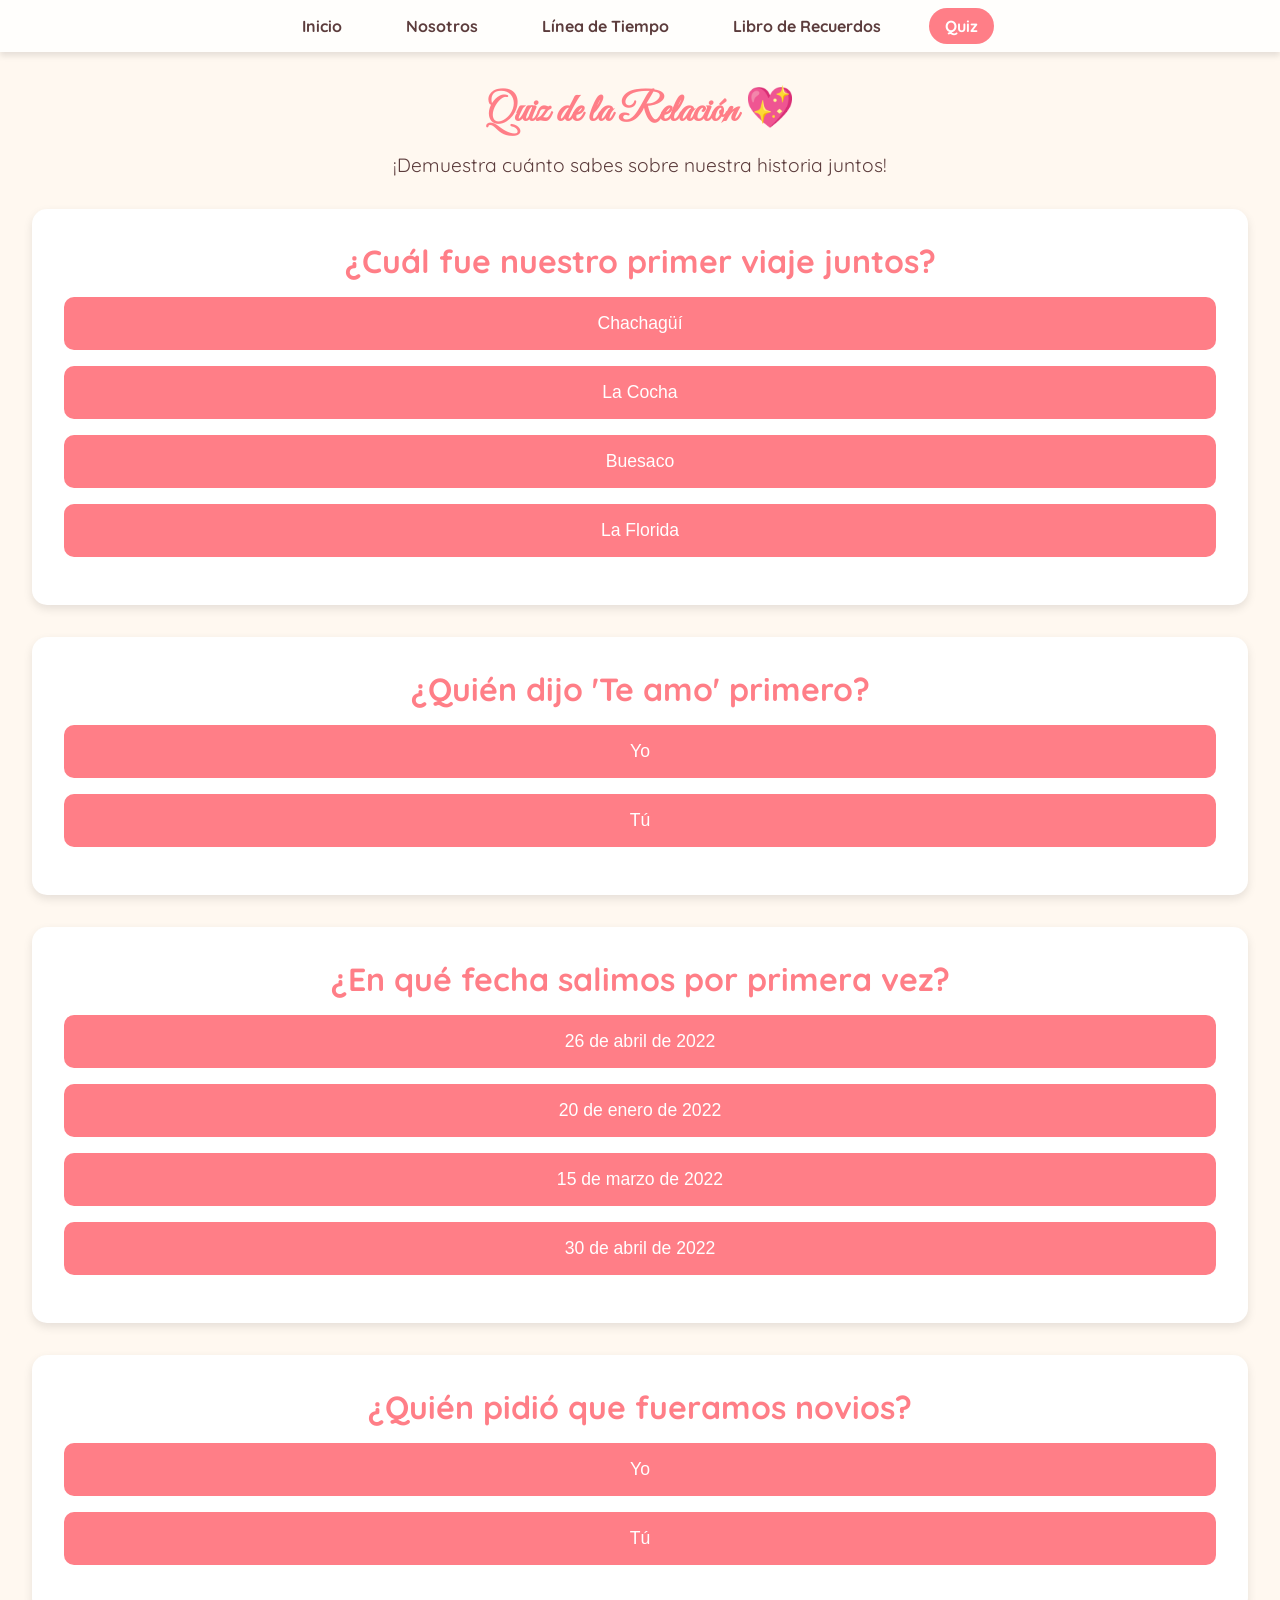
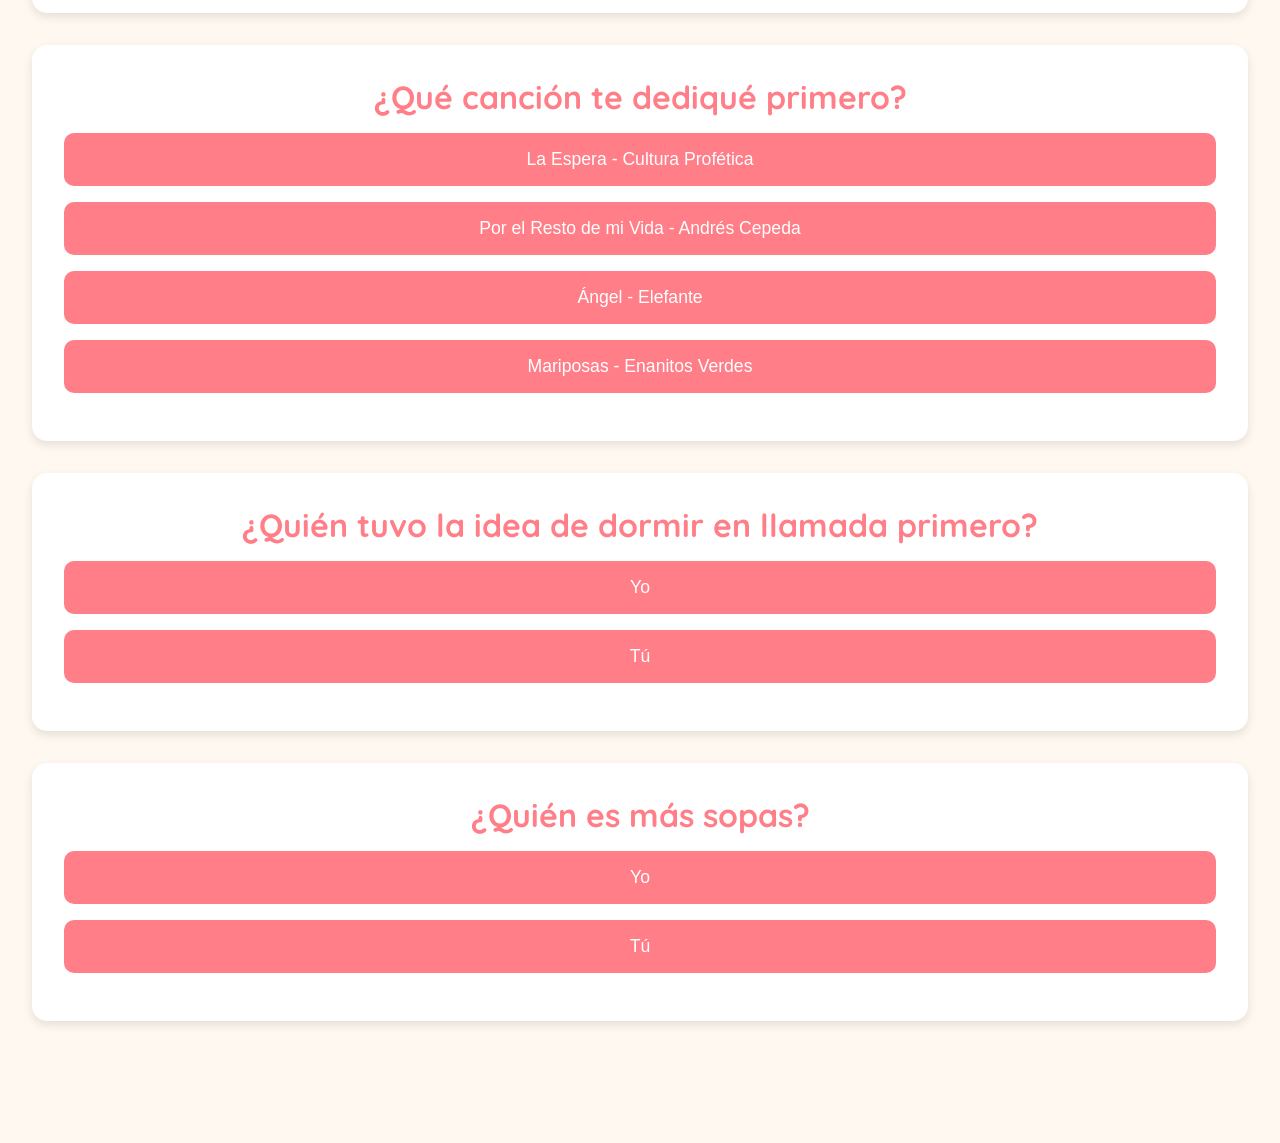
==== quiz.html @ 522eb98a "Almost done" ====
<!DOCTYPE html>
<html lang="es">
  <head>
    <meta charset="UTF-8" />
    <meta name="viewport" content="width=device-width, initial-scale=1.0" />
    <title>Quiz de la Relación - Nuestro Aniversario</title>
    <link rel="icon" type="image/x-icon" href="/img/favicon.ico">
    <link rel="stylesheet" href="style.css" />
    <script src="script.js" defer></script>
  </head>
  <body>
    <div class="particles"></div>
    <header>
      <nav>
        <ul class="navbar">
          <li><a href="index.html">Inicio</a></li>
          <li><a href="about.html">Nosotros</a></li>
          <li><a href="timeline.html">Línea de Tiempo</a></li>
          <li><a href="recuerdos.html">Libro de Recuerdos</a></li>
          <li><a href="quiz.html" class="active">Quiz</a></li>
        </ul>
      </nav>
    </header>

    <main class="trivia fade-in">
      <h1>Quiz de la Relación 💖</h1>
      <p>¡Demuestra cuánto sabes sobre nuestra historia juntos!</p>

      <div class="question">
        <h2>¿Cuál fue nuestro primer viaje juntos?</h2>
        <div class="answers">
          <button class="answer-btn" data-correct="false">Chachagüí</button>
          <button class="answer-btn" data-correct="true">La Cocha</button>
          <button class="answer-btn" data-correct="false">Buesaco</button>
          <button class="answer-btn" data-correct="false">La Florida</button>
        </div>
        <div class="feedback"></div>
      </div>

      <div class="question">
        <h2>¿Quién dijo 'Te amo' primero?</h2>
        <div class="answers">
          <button class="answer-btn" data-correct="true">Yo</button>
          <button class="answer-btn" data-correct="false">Tú</button>
        </div>
        <div class="feedback"></div>
      </div>

      <div class="question">
        <h2>¿En qué fecha salimos por primera vez?</h2>
        <div class="answers">
          <button class="answer-btn" data-correct="true">26 de abril de 2022</button>
          <button class="answer-btn" data-correct="false">20 de enero de 2022</button>
          <button class="answer-btn" data-correct="false">15 de marzo de 2022</button>
          <button class="answer-btn" data-correct="false">30 de abril de 2022</button>
        </div>
        <div class="feedback"></div>
      </div>

      <div class="question">
        <h2>¿Quién pidió que fueramos novios?</h2>
        <div class="answers">
          <button class="answer-btn" data-correct="true">Yo</button>
          <button class="answer-btn" data-correct="false">Tú</button>
        </div>
        <div class="feedback"></div>
      </div>

      <div class="question">
        <h2>¿Qué canción te dediqué primero?</h2>
        <div class="answers">
          <button class="answer-btn" data-correct="false">
            La Espera - Cultura Profética
          </button>
          <button class="answer-btn" data-correct="true">
            Por el Resto de mi Vida - Andrés Cepeda
          </button>
          <button class="answer-btn" data-correct="false">
            Ángel - Elefante
          </button>
          <button class="answer-btn" data-correct="false">
            Mariposas - Enanitos Verdes
          </button>
        </div>
        <div class="feedback"></div>
      </div>

      <div class="question">
        <h2>¿Quién tuvo la idea de dormir en llamada primero?</h2>
        <div class="answers">
          <button class="answer-btn" data-correct="true">Yo</button>
          <button class="answer-btn" data-correct="false">Tú</button>
        </div>
        <div class="feedback"></div>
      </div>

      <div class="question">
        <h2>¿Quién es más sopas?</h2>
        <div class="answers">
          <button class="answer-btn" data-correct="false">Yo</button>
          <button class="answer-btn" data-correct="true">Tú</button>
        </div>
        <div class="feedback"></div>
      </div>

      <div class="result">
        <h3>¡Gracias por jugar! ¿Cuántas respuestas acertaste?</h3>
        <p id="score">0</p>
        <button id="retry-btn">Volver a jugar</button>
      </div>
      <audio
        id="audio-player-index"
        controls
        autoplay
        loop
        style="visibility: hidden"
      >
        <source src="audio/Lobo Domesticado.mp3" type="audio/mp3" />
        Tu navegador no soporta la etiqueta de audio.
      </audio>
      <script>
        // Obtener el reproductor de audio
        const audioPlayer = document.getElementById("audio-player-index");

        // Establecer el volumen al 50% (0.5)
        audioPlayer.volume = 0.25;
      </script>
    </main>
  </body>
</html>
---- style.css ----
@import url("https://fonts.googleapis.com/css2?family=Quicksand:wght@400;600&family=Great+Vibes&display=swap");

:root {
  --main-bg: #fff8f0;
  --accent-color: #ff7e87;
  --secondary-color: #fbd1b7;
  --text-color: #5c3c3c;
  --heading-font: "Great Vibes", cursive;
  --body-font: "Quicksand", sans-serif;
}

* {
  margin: 0;
  padding: 0;
  box-sizing: border-box;
}

html, body {
  height: 100%;
}

body {
  font-family: var(--body-font);
  background-color: var(--main-bg);
  color: var(--text-color);
  transition: background-color 0.3s ease, color 0.3s ease;
  cursor: url("img/cat-cursor.png") 16 16, pointer;
  position: relative;
}

header {
  background-color: #ffffffcc;
  backdrop-filter: blur(8px);
  box-shadow: 0 4px 6px rgba(0, 0, 0, 0.1);
  position: sticky;
  top: 0;
  z-index: 999;
}

h1 {
  font-family: var(--heading-font);
  color: var(--accent-color);
}

/* Day/Night mode styles */
[data-theme="night"] {
  --main-bg: #4b2a67;
  --accent-color: #f1c3f2;
  --secondary-color: #2a1b4d;
  --text-color: #fff;
}

/* Cursor styles */
/* Smooth transitions between pages */
html {
  scroll-behavior: smooth;
}

/* Particles styles - for hearts floating */
.particles {
  position: fixed; /* Asegura que esté fijo en la pantalla */
  top: 0;
  left: 0;
  width: 100vw; /* Asegura que cubra toda la pantalla */
  height: 100vh; /* Asegura que cubra toda la pantalla */
  pointer-events: none; /* Las partículas no deben bloquear el clic en otros elementos */
  z-index: 9998; /* Asegura que las partículas estén encima de otros elementos */
}

/* Estilo para las partículas (corazones) */
.heart {
  position: absolute;
  width: 20px;
  height: 20px;
  background-image: url("img/heart-icon.png"); /* O cualquier otra imagen */
  background-size: cover;
  background-repeat: no-repeat;
  border-radius: 50%;
  opacity: 0.8;
  pointer-events: none;
  animation: floatHeart 5s ease-in-out forwards;
}

/* Animación para que las partículas floten hacia arriba */
@keyframes floatHeart {
  0% {
    transform: translateY(0) scale(0.5);
    opacity: 1;
  }
  50% {
    transform: translateY(-200px) scale(1);
    opacity: 0.5;
  }
  100% {
    transform: translateY(-400px) scale(0.5);
    opacity: 0;
  }
}

.navbar {
  display: flex;
  justify-content: center;
  list-style: none;
  padding: 1rem;
  gap: 2rem;
  font-weight: bold;
}

.navbar a {
  text-decoration: none;
  color: var(--text-color);
  padding: 0.5rem 1rem;
  border-radius: 20px;
  transition: all 0.3s ease;
}

.navbar a:hover,
.navbar .active {
  background-color: var(--accent-color);
  color: white;
}

main.home {
  text-align: center;
  padding: 4rem 2rem;
}

.home-photo {
  max-width: 280px;
  border-radius: 30px;
  box-shadow: 0 0 20px rgba(255, 126, 135, 0.3);
  margin-bottom: 2rem;
  border: 5px solid #fff;
}

main.home h1 {
  font-family: var(--heading-font);
  font-size: 3rem;
  color: var(--accent-color);
  margin-bottom: 1rem;
}

main.home p {
  font-size: 1.2rem;
  max-width: 600px;
  margin: 0 auto;
}

main.gallery,
main.about {
  padding: 3rem 2rem;
}

main h2 {
  font-size: 2rem;
  color: var(--accent-color);
  text-align: center;
  margin-bottom: 1rem;
}

.media-grid {
  display: flex;
  flex-wrap: wrap;
  gap: 1.5rem;
  justify-content: center;
  margin-bottom: 2rem;
}

.media-grid img,
.media-grid video {
  max-width: 300px;
  border-radius: 20px;
  border: 4px solid #fff;
  box-shadow: 0 5px 15px rgba(0, 0, 0, 0.1);
  transition: transform 0.3s ease;
}

.media-grid img:hover,
.media-grid video:hover {
  transform: scale(1.05);
}

.about section {
  margin-bottom: 3rem;
  text-align: center;
  background-color: #fffdfb;
  border-radius: 20px;
  padding: 2rem;
  box-shadow: 0 0 10px rgba(255, 126, 135, 0.1);
}

.about p {
  max-width: 700px;
  margin: 0 auto;
  font-size: 1.1rem;
}

.fade-in {
  opacity: 0;
  transform: translateY(30px);
  animation: fadeIn 1.2s ease-out forwards;
}

@keyframes fadeIn {
  to {
    opacity: 1;
    transform: translateY(0);
  }
}

#welcome-screen {
  position: fixed;
  inset: 0;
  background: linear-gradient(to bottom right, #ffe0d2, #ffb3b3);
  display: flex;
  align-items: center;
  justify-content: center;
  z-index: 1999;
  flex-direction: column;
  animation: fadeOut 2s ease 4s forwards;
}

#welcome-screen h1 {
  font-family: var(--heading-font);
  font-size: 3rem;
  color: white;
  margin-bottom: 1rem;
}

#welcome-screen p {
  font-size: 1.2rem;
  color: #fff;
}

@keyframes fadeOut {
  to {
    opacity: 0;
    visibility: hidden;
  }
}

.slider {
  position: relative;
  max-width: 320px;
  margin: auto;
  overflow: hidden;
  border-radius: 20px;
}

.slider img {
  width: 100%;
  display: none;
  border-radius: 20px;
}

.slider img.active {
  display: block;
  animation: fadeIn 1s ease-in-out;
}

.timeline {
  display: flex;
  flex-direction: column;
  gap: 2rem;
  margin-top: 2rem;
  position: relative;
  padding-left: 20px;
}

.timeline::before {
  content: "";
  position: absolute;
  left: 10px;
  top: 0;
  bottom: 0;
  width: 4px;
  background-color: var(--accent-color);
}

.timeline-entry {
  background: #fff;
  padding: 1rem;
  border-radius: 10px;
  box-shadow: 0 3px 10px rgba(0, 0, 0, 0.1);
  position: relative;
}

.timeline-entry::before {
  content: "";
  position: absolute;
  left: -14px;
  top: 15px;
  width: 12px;
  height: 12px;
  background-color: var(--accent-color);
  border-radius: 50%;
}

/* Timeline */
.timeline {
  display: flex;
  flex-direction: column;
  gap: 2rem;
  margin-top: 2rem;
  position: relative;
  padding-left: 20px;
}

.timeline::before {
  content: "";
  position: absolute;
  left: 10px;
  top: 0;
  bottom: 0;
  width: 4px;
  background-color: var(--accent-color);
}

.timeline-entry {
  background: #fff;
  padding: 1rem;
  border-radius: 10px;
  box-shadow: 0 3px 10px rgba(0, 0, 0, 0.1);
  position: relative;
}

.timeline-entry::before {
  content: "";
  position: absolute;
  left: -14px;
  top: 15px;
  width: 12px;
  height: 12px;
  background-color: var(--accent-color);
  border-radius: 50%;
}

.timeline-entry h2 {
  font-family: var(--heading-font);
  font-size: 1.8rem;
  color: var(--accent-color);
  margin-bottom: 0.5rem;
}

.timeline-entry p {
  font-size: 1.1rem;
  color: var(--text-color);
}

.timeline-photo {
  display: block;
  margin: 0 auto;
  max-width: 35%;
  border-radius: 15px;
  box-shadow: 0 5px 15px rgba(0, 0, 0, 0.1);
  margin-top: 1rem;
  margin-bottom: 1rem;
}

/* Animación de Fade-in */
@keyframes fadeIn {
  to {
    opacity: 1;
    transform: translateY(0);
  }
}

.timeline-entry {
  opacity: 0;
  transform: translateY(30px);
  animation: fadeIn 1.2s ease-out forwards;
}

/* Libro de Recuerdos */
.recuerdos {
  padding: 2rem;
  text-align: center;
}

h1 {
  font-family: var(--heading-font);
  font-size: 2.5rem;
  color: var(--accent-color);
  margin-bottom: 2rem;
}

.album {
  display: grid;
  grid-template-columns: repeat(auto-fill, minmax(300px, 1fr));
  gap: 1.5rem;
  justify-items: center;
}

.album-entry {
  position: relative;
  background-color: white;
  border-radius: 20px;
  box-shadow: 0 4px 12px rgba(0, 0, 0, 0.1);
  overflow: hidden;
  padding: 1rem;
  transition: transform 0.3s ease;
  opacity: 0;
  transform: translateY(30px);
  animation: fadeIn 1.2s ease-out forwards;
}

.album-entry:hover {
  transform: scale(1.05);
}

.album-photo {
  width: 100%;
  border-radius: 15px;
  box-shadow: 0 5px 15px rgba(0, 0, 0, 0.1);
}

.post-it {
  position: absolute;
  top: 50%;
  left: 10%;
  transform: translateY(-50%);
  background-color: #fbd1b7;
  padding: 1rem;
  border-radius: 10px;
  box-shadow: 0 0 10px rgba(0, 0, 0, 0.1);
  width: 80%;
  font-size: 1.1rem;
  color: var(--text-color);
  font-weight: bold;
  z-index: 1;
  transition: transform 0.3s ease;
}

.album-entry:hover .post-it {
  transform: translateY(-50%) scale(1.1);
}

/* Efectos de transición de imagen */
.album-entry img {
  transition: transform 0.3s ease;
}

.album-entry:hover img {
  transform: scale(1.1);
}

/* Animación de fade-in */
@keyframes fadeIn {
  to {
    opacity: 1;
    transform: translateY(0);
  }
}

/* Trivia */
.trivia {
  padding: 2rem;
  text-align: center;
}

h1 {
  font-family: var(--heading-font);
  font-size: 2.5rem;
  color: var(--accent-color);
  margin-bottom: 1rem;
}

p {
  font-size: 1.2rem;
  margin-bottom: 2rem;
}

.question {
  background-color: white;
  border-radius: 15px;
  box-shadow: 0 4px 10px rgba(0, 0, 0, 0.1);
  margin-bottom: 2rem;
  padding: 2rem;
  transition: transform 0.3s ease;
}

.question:hover {
  transform: scale(1.05);
}

.answers {
  display: grid;
  grid-template-columns: 1fr;
  gap: 1rem;
}

.answer-btn {
  padding: 1rem;
  font-size: 1.1rem;
  background-color: var(--accent-color);
  color: white;
  border: none;
  border-radius: 10px;
  cursor: pointer;
  transition: background-color 0.3s ease;
}

.answer-btn:hover {
  background-color: #ff5776;
}

.feedback {
  margin-top: 1rem;
  font-size: 1.1rem;
  color: #ff7e87;
  font-weight: bold;
}

.result {
  display: none;
  text-align: center;
}

#score {
  font-size: 2rem;
  font-weight: bold;
  color: var(--accent-color);
}

#retry-btn {
  background-color: var(--accent-color);
  color: white;
  padding: 1rem 2rem;
  border-radius: 10px;
  cursor: pointer;
  transition: background-color 0.3s ease;
  margin-top: 2rem;
}

#retry-btn:hover {
  background-color: #ff5776;
}

/* Popup */
.popup {
  position: fixed;  /* Fija el popup en la ventana */
  top: 50%;          /* Centrado verticalmente */
  left: 50%;         /* Centrado horizontalmente */
  transform: translate(-50%, -50%); /* Ajusta para centrarlo en ambas direcciones */
  background-color: rgba(0, 0, 0, 0.8);  /* Fondo oscuro */
  color: white;      /* Color del texto */
  padding: 2rem;     /* Espaciado dentro del popup */
  border-radius: 10px;  /* Bordes redondeados */
  display: none;     /* Inicialmente oculto */
  z-index: 9999;     /* Asegura que se superponga al contenido */
  max-width: 90%;    /* Evita que el popup sea demasiado ancho */
  max-height: 80%;   /* Limita la altura */
  overflow-y: auto;  /* Habilita el scroll si es necesario */
  text-align: center;  /* Centra el texto */
}

.popup .popup-message {
  font-size: 1.5rem;
  margin-bottom: 1rem;
}

.popup-close {
  padding: 0.5rem 1rem;
  background-color: #ff4757;
  color: white;
  border: none;
  border-radius: 5px;
  cursor: pointer;
  font-size: 1rem;
}

.popup-close:hover {
  background-color: #e84118;
}

@keyframes fadeIn {
  to {
    opacity: 1;
    transform: translateY(0);
  }
}

@keyframes fadeInPopup {
  from {
    opacity: 0;
    transform: translate(-50%, -50%) scale(0.8);
  }
  to {
    opacity: 1;
    transform: translate(-50%, -50%) scale(1);
  }
}
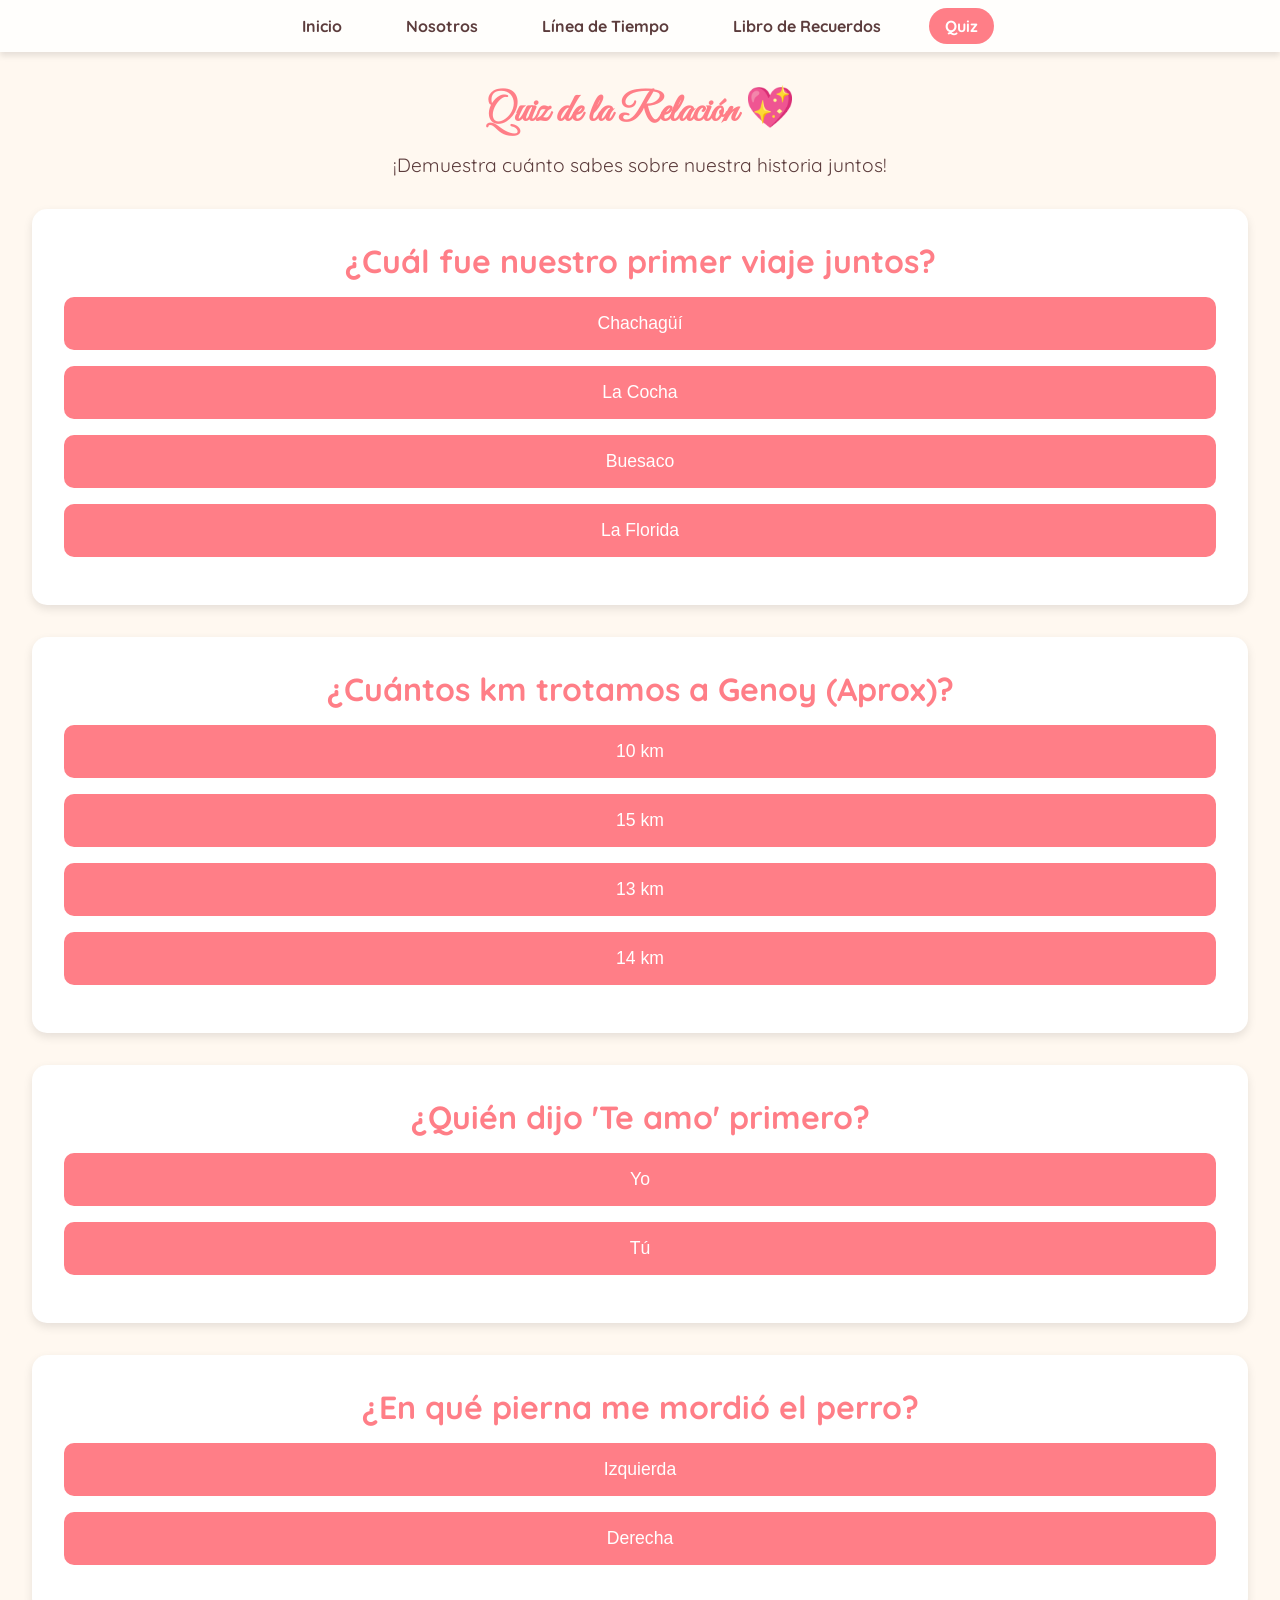
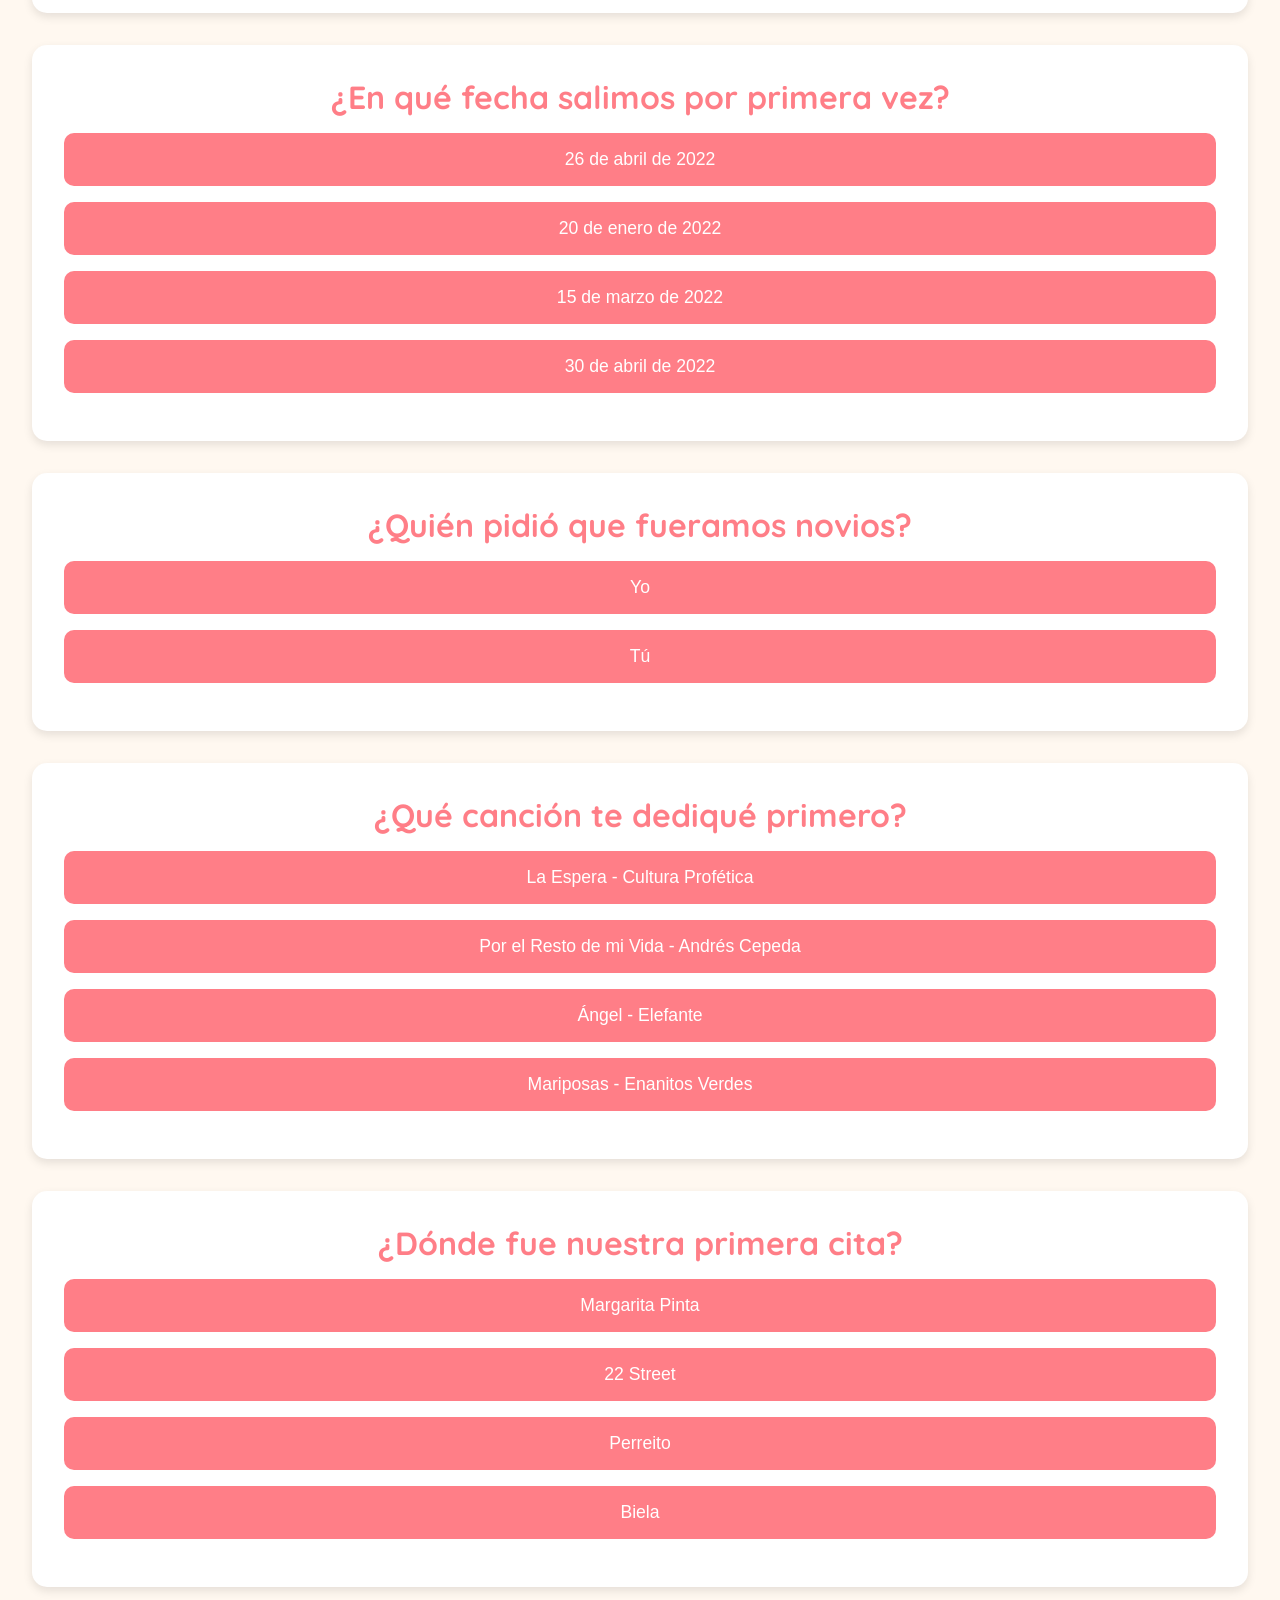
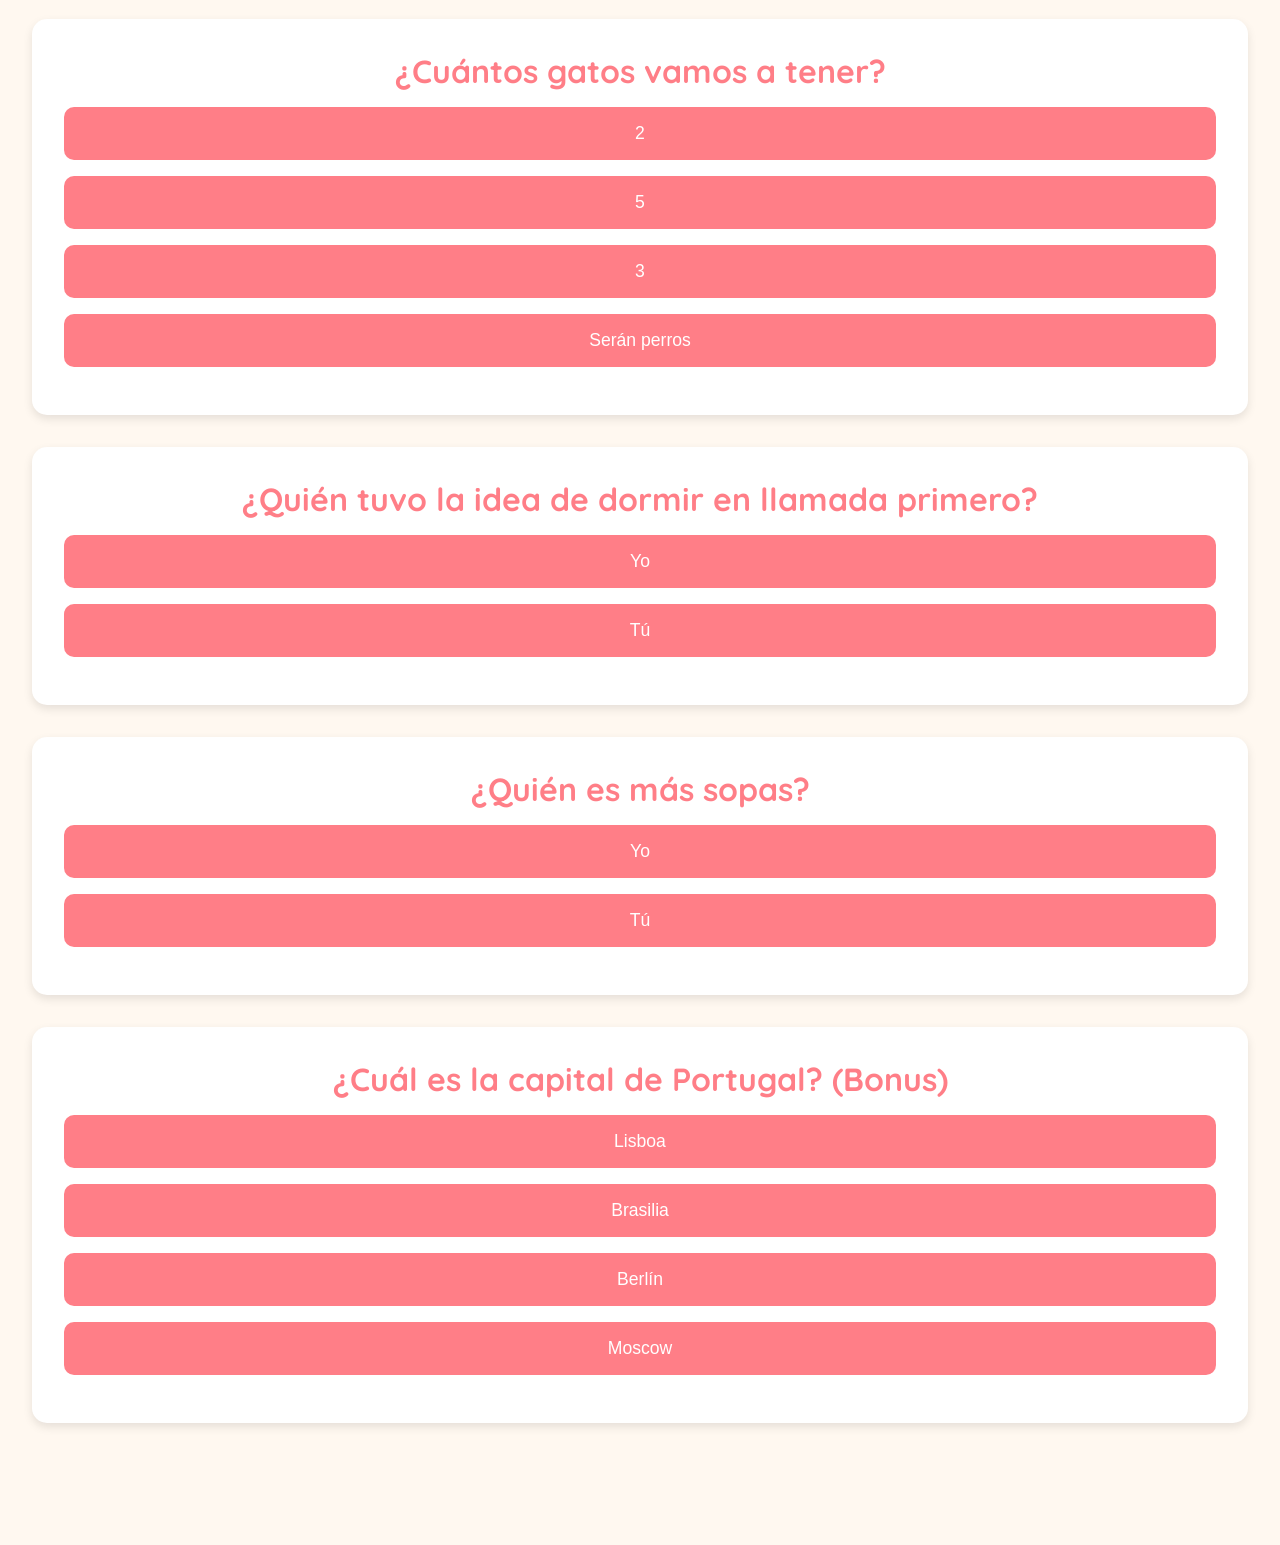
==== commit c435dbdb: "Finished" ====
--- a/quiz.html
+++ b/quiz.html
@@ -38,10 +38,30 @@
       </div>
 
       <div class="question">
+        <h2>¿Cuántos km trotamos a Genoy (Aprox)?</h2>
+        <div class="answers">
+          <button class="answer-btn" data-correct="false">10 km</button>
+          <button class="answer-btn" data-correct="false">15 km</button>
+          <button class="answer-btn" data-correct="false">13 km</button>
+          <button class="answer-btn" data-correct="true">14 km</button>
+        </div>
+        <div class="feedback"></div>
+      </div>
+
+      <div class="question">
         <h2>¿Quién dijo 'Te amo' primero?</h2>
         <div class="answers">
           <button class="answer-btn" data-correct="true">Yo</button>
           <button class="answer-btn" data-correct="false">Tú</button>
+        </div>
+        <div class="feedback"></div>
+      </div>
+
+      <div class="question">
+        <h2>¿En qué pierna me mordió el perro?</h2>
+        <div class="answers">
+          <button class="answer-btn" data-correct="false">Izquierda</button>
+          <button class="answer-btn" data-correct="true">Derecha</button>
         </div>
         <div class="feedback"></div>
       </div>
@@ -86,6 +106,28 @@
       </div>
 
       <div class="question">
+        <h2>¿Dónde fue nuestra primera cita?</h2>
+        <div class="answers">
+          <button class="answer-btn" data-correct="true"> Margarita Pinta</button>
+          <button class="answer-btn" data-correct="false">22 Street</button>
+          <button class="answer-btn" data-correct="false">Perreito</button>
+          <button class="answer-btn" data-correct="false">Biela</button>
+        </div>
+        <div class="feedback"></div>
+      </div>
+
+      <div class="question">
+        <h2>¿Cuántos gatos vamos a tener?</h2>
+        <div class="answers">
+          <button class="answer-btn" data-correct="true">2</button>
+          <button class="answer-btn" data-correct="false">5</button>
+          <button class="answer-btn" data-correct="false">3</button>
+          <button class="answer-btn" data-correct="false">Serán perros</button>
+        </div>
+        <div class="feedback"></div>
+      </div>
+
+      <div class="question">
         <h2>¿Quién tuvo la idea de dormir en llamada primero?</h2>
         <div class="answers">
           <button class="answer-btn" data-correct="true">Yo</button>
@@ -103,8 +145,19 @@
         <div class="feedback"></div>
       </div>
 
+      <div class="question">
+        <h2>¿Cuál es la capital de Portugal? (Bonus)</h2>
+        <div class="answers">
+          <button class="answer-btn" data-correct="true">Lisboa</button>
+          <button class="answer-btn" data-correct="false">Brasilia</button>
+          <button class="answer-btn" data-correct="false">Berlín</button>
+          <button class="answer-btn" data-correct="false">Moscow</button>
+        </div>
+        <div class="feedback"></div>
+      </div>
+
       <div class="result">
-        <h3>¡Gracias por jugar! ¿Cuántas respuestas acertaste?</h3>
+        <h3>¡Gracias por jugar, mi amorcito! ¿Cuántas respuestas acertaste?</h3>
         <p id="score">0</p>
         <button id="retry-btn">Volver a jugar</button>
       </div>
